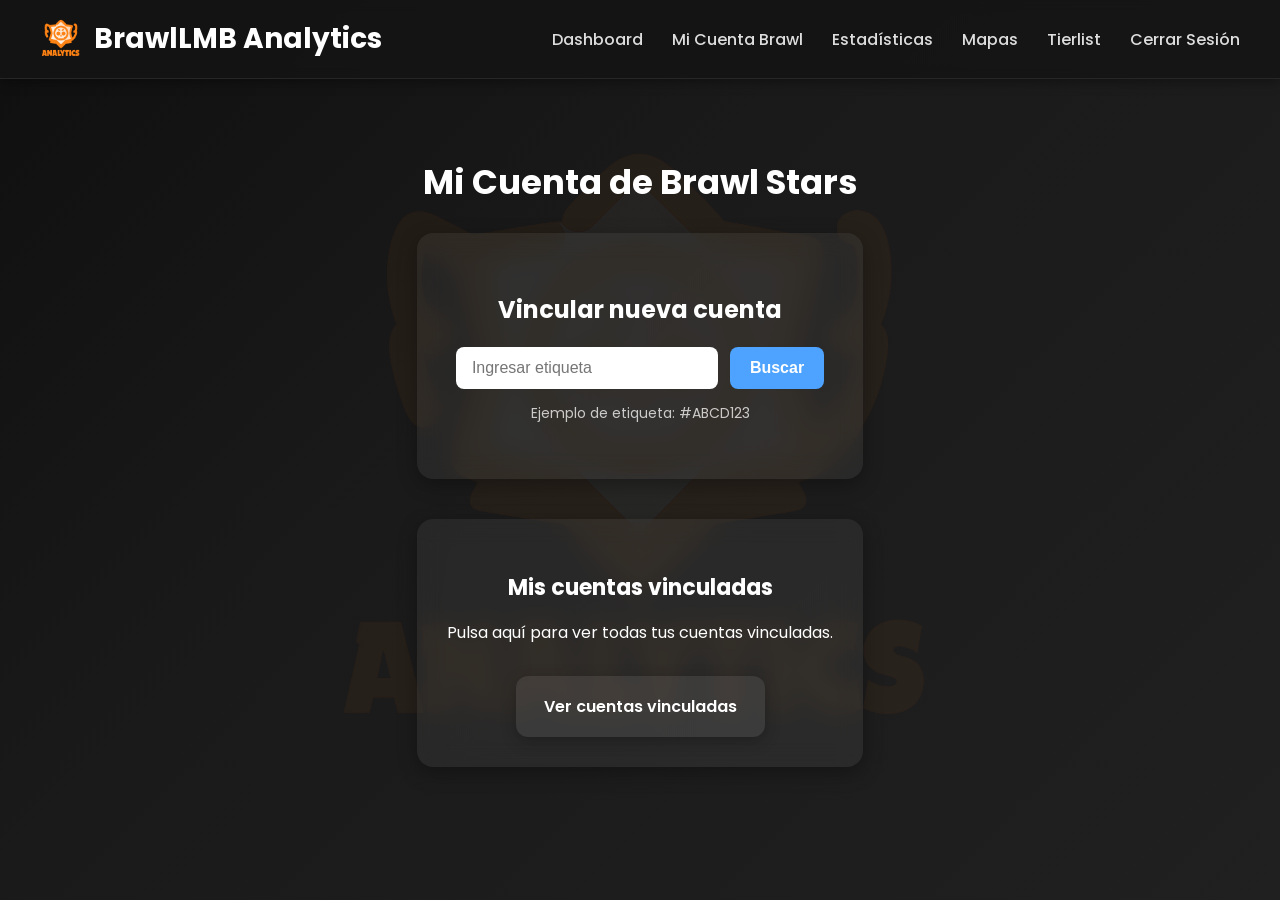
==== src/main/resources/static/cuenta.html @ 0164c5f4 "commit 1 y final" ====
<!DOCTYPE html>
<html lang="es">
<head>
    <meta charset="UTF-8">
    <title>Mi Cuenta Brawl - BrawlLMB Analytics</title>

    <link rel="icon" href="/favicon_kenji.ico" type="image/x-icon">
    <link href="https://fonts.googleapis.com/css2?family=Poppins:wght@300;400;600;700&display=swap" rel="stylesheet">

    <style>
        body {
            margin: 0;
            font-family: 'Poppins', sans-serif;
            background: linear-gradient(135deg, #0f0f0f, #1a1a1a 40%, #202020);
            color: white;
            min-height: 100vh;
            display: flex;
            flex-direction: column;
            overflow-x: hidden;
            position: relative;
        }

        .bg-logo {
            position: fixed;
            top: 50%;
            left: 50%;
            width: 650px;
            height: 650px;
            transform: translate(-50%, -50%);
            opacity: 0.05;
            background: url('images/logo_lmb.png') center/contain no-repeat;
            pointer-events: none;
            z-index: 0;
        }

        header {
            background: rgba(20,20,20,0.85);
            padding: 18px 40px;
            display: flex;
            justify-content: space-between;
            align-items: center;
            backdrop-filter: blur(6px);
            border-bottom: 1px solid rgba(255,255,255,0.08);
            box-shadow: 0 2px 12px rgba(0,0,0,0.4);
            z-index: 2;
        }

        .logo-box {
            display: flex;
            align-items: center;
            gap: 12px;
        }

        .logo-box img {
            width: 42px;
            height: 42px;
        }

        .logo-box h1 {
            margin: 0;
            font-size: 28px;
            font-weight: 700;
        }

        nav a {
            margin-left: 25px;
            text-decoration: none;
            color: #ddd;
            font-weight: 500;
            transition: .3s;
        }

        nav a:hover {
            color: #4da3ff;
        }

        main {
            flex: 1;
            padding: 50px 20px;
            text-align: center;
            position: relative;
            z-index: 2;
            max-width: 900px;
            margin: auto;
        }

        main h2 {
            font-size: 34px;
            margin-bottom: 25px;
        }

        .buscador-cuenta {
            background: rgba(255,255,255,0.06);
            padding: 35px;
            margin-bottom: 40px;
            border-radius: 16px;
            box-shadow: 0 6px 20px rgba(0,0,0,0.3);
            backdrop-filter: blur(12px);
            text-align: center;
        }

        .buscador-cuenta h3 {
            font-size: 24px;
            margin-bottom: 20px;
        }

        .tag-buscador {
            display: flex;
            justify-content: center;
            gap: 12px;
            margin-bottom: 10px;
        }

        .tag-buscador input {
            padding: 12px 16px;
            border-radius: 8px;
            border: none;
            outline: none;
            width: 230px;
            font-size: 16px;
        }

        .tag-buscador button {
            background: #4da3ff;
            border: none;
            padding: 12px 20px;
            border-radius: 8px;
            font-size: 16px;
            font-weight: 600;
            cursor: pointer;
            color: white;
            transition: .25s;
        }

        .tag-buscador button:hover {
            background: #1f8aff;
            transform: translateY(-2px);
        }

        .ayuda-tag {
            font-size: 14px;
            opacity: .75;
            margin-bottom: 20px;
        }

        .resultado-cuenta {
            margin-top: 20px;
            font-size: 16px;
        }

        .panel-secundario {
            background: rgba(255,255,255,0.06);
            padding: 30px;
            border-radius: 16px;
            backdrop-filter: blur(12px);
            box-shadow: 0 6px 20px rgba(0,0,0,0.3);
        }

        .panel-secundario h3 {
            font-size: 22px;
            margin-bottom: 10px;
        }

        .panel-card {
            display: inline-block;
            margin-top: 15px;
            background: rgba(255,255,255,0.08);
            padding: 18px 28px;
            border-radius: 12px;
            text-decoration: none;
            color: white;
            font-weight: 600;
            transition: 0.25s;
            box-shadow: 0 4px 15px rgba(0,0,0,0.25);
        }

        .panel-card:hover {
            background: rgba(255,255,255,0.14);
            transform: translateY(-4px);
        }
        .btn-vincular {
    margin-top: 20px;
    display: inline-block;
    background: #4da3ff;
    color: #fff;
    border: none;
    padding: 14px 28px;
    font-size: 16px;
    font-weight: 600;
    border-radius: 10px;
    cursor: pointer;
    box-shadow: 0 4px 14px rgba(77,163,255,0.35);
    transition: 0.25s ease;
}

.btn-vincular:hover {
    background: #1f8aff;
    box-shadow: 0 6px 20px rgba(77,163,255,0.55);
    transform: translateY(-2px);
}

    </style>

</head>
<body>

<div class="bg-logo"></div>

<header>
    <div class="logo-box">
        <img src="images/logo_lmb.png" alt="logo">
        <h1>BrawlLMB Analytics</h1>
    </div>

    <nav>
        <a href="dashboard.html">Dashboard</a>
        <a href="cuenta.html">Mi Cuenta Brawl</a>
        <a href="estadisticas.html">Estadísticas</a>
        <a href="mapas.html">Mapas</a>
        <a href="tierlist.html">Tierlist</a>
        <a href="#" onclick="logout()">Cerrar Sesión</a>
    </nav>
</header>

<main>

    <h2>Mi Cuenta de Brawl Stars</h2>

    <section class="buscador-cuenta">
        <h3>Vincular nueva cuenta</h3>

        <form id="tagForm" class="tag-buscador" action="javascript:void(0);">
            <input type="text" id="tagInput" placeholder="Ingresar etiqueta" required>
            <button type="submit">Buscar</button>
        </form>

        <p class="ayuda-tag">Ejemplo de etiqueta: #ABCD123</p>

        <div id="resultadoCuenta" class="resultado-cuenta"></div>
    </section>

    <section class="panel-secundario">
        <h3>Mis cuentas vinculadas</h3>
        <p>Pulsa aquí para ver todas tus cuentas vinculadas.</p>

        <a class="panel-card" href="cuentas.html">Ver cuentas vinculadas</a>
    </section>

</main>

<script src="js/auth.js"></script>
</body>
</html>
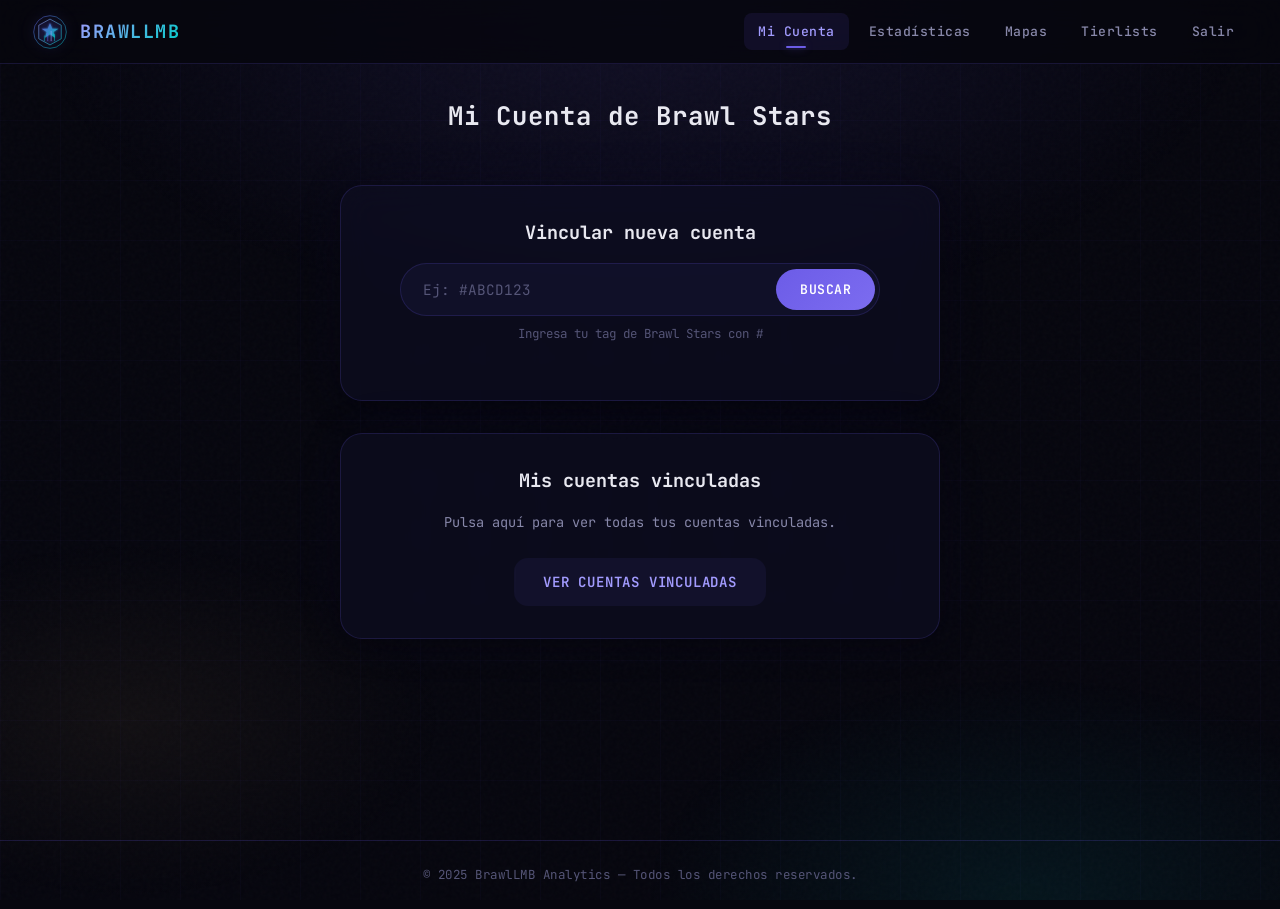
==== commit 4bbc5330: "feat: redesign front — glow aesthetic, responsive, pro rating" ====
--- a/src/main/resources/static/cuenta.html
+++ b/src/main/resources/static/cuenta.html
@@ -2,252 +2,64 @@
 <html lang="es">
 <head>
     <meta charset="UTF-8">
-    <title>Mi Cuenta Brawl - BrawlLMB Analytics</title>
-
+    <meta name="viewport" content="width=device-width, initial-scale=1.0">
+    <title>Mi Cuenta &mdash; BrawlLMB Analytics</title>
     <link rel="icon" href="/favicon_kenji.ico" type="image/x-icon">
-    <link href="https://fonts.googleapis.com/css2?family=Poppins:wght@300;400;600;700&display=swap" rel="stylesheet">
-
-    <style>
-        body {
-            margin: 0;
-            font-family: 'Poppins', sans-serif;
-            background: linear-gradient(135deg, #0f0f0f, #1a1a1a 40%, #202020);
-            color: white;
-            min-height: 100vh;
-            display: flex;
-            flex-direction: column;
-            overflow-x: hidden;
-            position: relative;
-        }
-
-        .bg-logo {
-            position: fixed;
-            top: 50%;
-            left: 50%;
-            width: 650px;
-            height: 650px;
-            transform: translate(-50%, -50%);
-            opacity: 0.05;
-            background: url('images/logo_lmb.png') center/contain no-repeat;
-            pointer-events: none;
-            z-index: 0;
-        }
-
-        header {
-            background: rgba(20,20,20,0.85);
-            padding: 18px 40px;
-            display: flex;
-            justify-content: space-between;
-            align-items: center;
-            backdrop-filter: blur(6px);
-            border-bottom: 1px solid rgba(255,255,255,0.08);
-            box-shadow: 0 2px 12px rgba(0,0,0,0.4);
-            z-index: 2;
-        }
-
-        .logo-box {
-            display: flex;
-            align-items: center;
-            gap: 12px;
-        }
-
-        .logo-box img {
-            width: 42px;
-            height: 42px;
-        }
-
-        .logo-box h1 {
-            margin: 0;
-            font-size: 28px;
-            font-weight: 700;
-        }
-
-        nav a {
-            margin-left: 25px;
-            text-decoration: none;
-            color: #ddd;
-            font-weight: 500;
-            transition: .3s;
-        }
-
-        nav a:hover {
-            color: #4da3ff;
-        }
-
-        main {
-            flex: 1;
-            padding: 50px 20px;
-            text-align: center;
-            position: relative;
-            z-index: 2;
-            max-width: 900px;
-            margin: auto;
-        }
-
-        main h2 {
-            font-size: 34px;
-            margin-bottom: 25px;
-        }
-
-        .buscador-cuenta {
-            background: rgba(255,255,255,0.06);
-            padding: 35px;
-            margin-bottom: 40px;
-            border-radius: 16px;
-            box-shadow: 0 6px 20px rgba(0,0,0,0.3);
-            backdrop-filter: blur(12px);
-            text-align: center;
-        }
-
-        .buscador-cuenta h3 {
-            font-size: 24px;
-            margin-bottom: 20px;
-        }
-
-        .tag-buscador {
-            display: flex;
-            justify-content: center;
-            gap: 12px;
-            margin-bottom: 10px;
-        }
-
-        .tag-buscador input {
-            padding: 12px 16px;
-            border-radius: 8px;
-            border: none;
-            outline: none;
-            width: 230px;
-            font-size: 16px;
-        }
-
-        .tag-buscador button {
-            background: #4da3ff;
-            border: none;
-            padding: 12px 20px;
-            border-radius: 8px;
-            font-size: 16px;
-            font-weight: 600;
-            cursor: pointer;
-            color: white;
-            transition: .25s;
-        }
-
-        .tag-buscador button:hover {
-            background: #1f8aff;
-            transform: translateY(-2px);
-        }
-
-        .ayuda-tag {
-            font-size: 14px;
-            opacity: .75;
-            margin-bottom: 20px;
-        }
-
-        .resultado-cuenta {
-            margin-top: 20px;
-            font-size: 16px;
-        }
-
-        .panel-secundario {
-            background: rgba(255,255,255,0.06);
-            padding: 30px;
-            border-radius: 16px;
-            backdrop-filter: blur(12px);
-            box-shadow: 0 6px 20px rgba(0,0,0,0.3);
-        }
-
-        .panel-secundario h3 {
-            font-size: 22px;
-            margin-bottom: 10px;
-        }
-
-        .panel-card {
-            display: inline-block;
-            margin-top: 15px;
-            background: rgba(255,255,255,0.08);
-            padding: 18px 28px;
-            border-radius: 12px;
-            text-decoration: none;
-            color: white;
-            font-weight: 600;
-            transition: 0.25s;
-            box-shadow: 0 4px 15px rgba(0,0,0,0.25);
-        }
-
-        .panel-card:hover {
-            background: rgba(255,255,255,0.14);
-            transform: translateY(-4px);
-        }
-        .btn-vincular {
-    margin-top: 20px;
-    display: inline-block;
-    background: #4da3ff;
-    color: #fff;
-    border: none;
-    padding: 14px 28px;
-    font-size: 16px;
-    font-weight: 600;
-    border-radius: 10px;
-    cursor: pointer;
-    box-shadow: 0 4px 14px rgba(77,163,255,0.35);
-    transition: 0.25s ease;
-}
-
-.btn-vincular:hover {
-    background: #1f8aff;
-    box-shadow: 0 6px 20px rgba(77,163,255,0.55);
-    transform: translateY(-2px);
-}
-
-    </style>
-
+    <link rel="stylesheet" href="css/main.css">
 </head>
 <body>
 
-<div class="bg-logo"></div>
+<div class="bg-grid"></div>
 
 <header>
-    <div class="logo-box">
-        <img src="images/logo_lmb.png" alt="logo">
-        <h1>BrawlLMB Analytics</h1>
-    </div>
-
-    <nav>
-        <a href="dashboard.html">Dashboard</a>
-        <a href="cuenta.html">Mi Cuenta Brawl</a>
-        <a href="estadisticas.html">Estadísticas</a>
+    <a class="logo-box" href="dashboard.html">
+        <img src="images/logo.svg" alt="BrawlLMB">
+        <h1>BrawlLMB</h1>
+    </a>
+    <button class="menu-toggle" onclick="toggleMenu()" aria-label="Menu">&#9776;</button>
+    <nav id="mainNav">
+        <a href="cuenta.html" class="activo">Mi Cuenta</a>
+        <a href="estadisticas.html">Estad&iacute;sticas</a>
         <a href="mapas.html">Mapas</a>
-        <a href="tierlist.html">Tierlist</a>
-        <a href="#" onclick="logout()">Cerrar Sesión</a>
+        <a href="tierlist.html">Tierlists</a>
+        <a href="#" onclick="logout()">Salir</a>
     </nav>
 </header>
 
 <main>
+    <div class="page-header">
+        <h2 class="section-title">Mi Cuenta de Brawl Stars</h2>
+    </div>
 
-    <h2>Mi Cuenta de Brawl Stars</h2>
+    <div class="glass-static" style="padding:2rem; max-width:600px; margin:0 auto 2rem;">
+        <h3 class="text-center mb-2" style="font-size:1.15rem;">Vincular nueva cuenta</h3>
 
-    <section class="buscador-cuenta">
-        <h3>Vincular nueva cuenta</h3>
-
-        <form id="tagForm" class="tag-buscador" action="javascript:void(0);">
-            <input type="text" id="tagInput" placeholder="Ingresar etiqueta" required>
+        <form id="tagForm" class="search-bar" action="javascript:void(0);">
+            <input type="text" id="tagInput" placeholder="Ej: #ABCD123" required>
             <button type="submit">Buscar</button>
         </form>
 
-        <p class="ayuda-tag">Ejemplo de etiqueta: #ABCD123</p>
+        <p class="text-center mt-1" style="font-size:0.78rem; color:var(--text-dim);">Ingresa tu tag de Brawl Stars con #</p>
 
-        <div id="resultadoCuenta" class="resultado-cuenta"></div>
-    </section>
+        <div id="resultadoCuenta" class="mt-3"></div>
+    </div>
 
-    <section class="panel-secundario">
-        <h3>Mis cuentas vinculadas</h3>
-        <p>Pulsa aquí para ver todas tus cuentas vinculadas.</p>
-
-        <a class="panel-card" href="cuentas.html">Ver cuentas vinculadas</a>
-    </section>
-
+    <div class="glass-static text-center" style="padding:2rem; max-width:600px; margin:0 auto;">
+        <h3 class="mb-2" style="font-size:1.15rem;">Mis cuentas vinculadas</h3>
+        <p style="font-size:0.85rem; color:var(--text-muted); margin-bottom:1.5rem;">Pulsa aqu&iacute; para ver todas tus cuentas vinculadas.</p>
+        <a class="btn btn-ghost" href="cuentas.html">Ver cuentas vinculadas</a>
+    </div>
 </main>
 
+<footer>
+    &copy; 2025 BrawlLMB Analytics &mdash; Todos los derechos reservados.
+</footer>
+
 <script src="js/auth.js"></script>
+<script>
+function toggleMenu() {
+    document.getElementById('mainNav').classList.toggle('open');
+}
+</script>
 </body>
 </html>
--- a/src/main/resources/static/css/main.css
+++ b/src/main/resources/static/css/main.css
@@ -0,0 +1,1541 @@
+/* ============================================
+   BrawlLMB Analytics — Main Stylesheet
+   Glow aesthetic · 3270 Nerd Font · Responsive
+   ============================================ */
+
+/* ── Fonts ─────────────────────────────────── */
+@import url('https://fonts.googleapis.com/css2?family=JetBrains+Mono:wght@300;400;500;600;700&display=swap');
+
+:root {
+    /* ── Palette ── */
+    --bg-deep:    #06060e;
+    --bg-surface: #0d0d1a;
+    --bg-card:    rgba(15, 15, 35, 0.65);
+    --bg-input:   rgba(20, 20, 50, 0.6);
+
+    --accent:       #6c5ce7;
+    --accent-light: #a29bfe;
+    --accent-glow:  rgba(108, 92, 231, 0.45);
+    --cyan:         #00cec9;
+    --cyan-glow:    rgba(0, 206, 201, 0.35);
+    --gold:         #fdcb6e;
+    --gold-glow:    rgba(253, 203, 110, 0.3);
+    --red:          #ff6b6b;
+    --green:        #00b894;
+
+    --text:         #e8e8f0;
+    --text-muted:   #8888aa;
+    --text-dim:     #555577;
+
+    --border:       rgba(108, 92, 231, 0.18);
+    --border-hover: rgba(108, 92, 231, 0.4);
+
+    /* ── Radii ── */
+    --r-sm: 8px;
+    --r-md: 14px;
+    --r-lg: 22px;
+    --r-xl: 32px;
+
+    /* ── Shadows ── */
+    --shadow-card:  0 4px 30px rgba(0,0,0,0.5), 0 0 60px rgba(108,92,231,0.06);
+    --shadow-glow:  0 0 20px var(--accent-glow), 0 0 60px rgba(108,92,231,0.12);
+    --shadow-hover: 0 8px 40px rgba(0,0,0,0.6), 0 0 80px rgba(108,92,231,0.15);
+
+    /* ── Transitions ── */
+    --ease: cubic-bezier(0.22, 1, 0.36, 1);
+}
+
+/* ── Reset ────────────────────────────────── */
+*, *::before, *::after { box-sizing: border-box; margin: 0; padding: 0; }
+
+html {
+    scroll-behavior: smooth;
+    -webkit-font-smoothing: antialiased;
+}
+
+body {
+    font-family: 'JetBrains Mono', '3270 Nerd Font', 'Fira Code', monospace;
+    background: var(--bg-deep);
+    color: var(--text);
+    min-height: 100vh;
+    overflow-x: hidden;
+    line-height: 1.6;
+}
+
+/* ── Animated Background ──────────────────── */
+body::before {
+    content: '';
+    position: fixed;
+    inset: 0;
+    background:
+        radial-gradient(ellipse 80% 60% at 50% 0%, rgba(108,92,231,0.12) 0%, transparent 60%),
+        radial-gradient(ellipse 60% 50% at 80% 100%, rgba(0,206,201,0.08) 0%, transparent 50%),
+        radial-gradient(ellipse 50% 40% at 10% 80%, rgba(253,203,110,0.05) 0%, transparent 50%);
+    pointer-events: none;
+    z-index: 0;
+}
+
+/* ── Noise Texture Overlay ────────────────── */
+body::after {
+    content: '';
+    position: fixed;
+    inset: 0;
+    opacity: 0.025;
+    background-image: url("data:image/svg+xml,%3Csvg viewBox='0 0 256 256' xmlns='http://www.w3.org/2000/svg'%3E%3Cfilter id='n'%3E%3CfeTurbulence type='fractalNoise' baseFrequency='0.9' numOctaves='4' stitchTiles='stitch'/%3E%3C/filter%3E%3Crect width='100%25' height='100%25' filter='url(%23n)'/%3E%3C/svg%3E");
+    pointer-events: none;
+    z-index: 0;
+}
+
+/* ── Grid Lines Background ────────────────── */
+.bg-grid {
+    position: fixed;
+    inset: 0;
+    background-image:
+        linear-gradient(rgba(108,92,231,0.03) 1px, transparent 1px),
+        linear-gradient(90deg, rgba(108,92,231,0.03) 1px, transparent 1px);
+    background-size: 60px 60px;
+    pointer-events: none;
+    z-index: 0;
+}
+
+/* ── Header ───────────────────────────────── */
+header {
+    position: sticky;
+    top: 0;
+    z-index: 100;
+    background: rgba(6, 6, 14, 0.85);
+    backdrop-filter: blur(20px) saturate(1.4);
+    -webkit-backdrop-filter: blur(20px) saturate(1.4);
+    border-bottom: 1px solid var(--border);
+    padding: 0 2rem;
+    height: 64px;
+    display: flex;
+    align-items: center;
+    justify-content: space-between;
+}
+
+.logo-box {
+    display: flex;
+    align-items: center;
+    gap: 12px;
+    text-decoration: none;
+    color: var(--text);
+}
+
+.logo-box img,
+.logo-box svg {
+    width: 36px;
+    height: 36px;
+    filter: drop-shadow(0 0 8px var(--accent-glow));
+}
+
+.logo-box h1 {
+    font-size: 1.15rem;
+    font-weight: 700;
+    letter-spacing: 1.5px;
+    text-transform: uppercase;
+    background: linear-gradient(135deg, var(--accent-light), var(--cyan));
+    -webkit-background-clip: text;
+    -webkit-text-fill-color: transparent;
+    background-clip: text;
+}
+
+/* ── Navigation ───────────────────────────── */
+nav {
+    display: flex;
+    align-items: center;
+    gap: 6px;
+}
+
+nav a {
+    color: var(--text-muted);
+    text-decoration: none;
+    font-size: 0.82rem;
+    font-weight: 500;
+    padding: 8px 14px;
+    border-radius: var(--r-sm);
+    transition: all 0.25s var(--ease);
+    position: relative;
+    letter-spacing: 0.5px;
+}
+
+nav a:hover,
+nav a.activo {
+    color: var(--accent-light);
+    background: rgba(108, 92, 231, 0.1);
+}
+
+nav a.activo::after {
+    content: '';
+    position: absolute;
+    bottom: 2px;
+    left: 50%;
+    transform: translateX(-50%);
+    width: 20px;
+    height: 2px;
+    background: var(--accent);
+    border-radius: 2px;
+    box-shadow: 0 0 8px var(--accent-glow);
+}
+
+/* ── Mobile Menu Toggle ───────────────────── */
+.menu-toggle {
+    display: none;
+    background: none;
+    border: none;
+    color: var(--text);
+    font-size: 1.5rem;
+    cursor: pointer;
+    padding: 8px;
+}
+
+/* ── Main Content ─────────────────────────── */
+main {
+    position: relative;
+    z-index: 1;
+    max-width: 1280px;
+    margin: 0 auto;
+    padding: 2rem 1.5rem 4rem;
+    min-height: calc(100vh - 64px - 60px);
+}
+
+/* ── Hero Section ─────────────────────────── */
+.hero {
+    text-align: center;
+    padding: 6rem 1rem 4rem;
+    position: relative;
+}
+
+.hero h2 {
+    font-size: clamp(2rem, 5vw, 3.5rem);
+    font-weight: 700;
+    letter-spacing: 2px;
+    margin-bottom: 1rem;
+    background: linear-gradient(135deg, #fff 30%, var(--accent-light) 70%, var(--cyan));
+    -webkit-background-clip: text;
+    -webkit-text-fill-color: transparent;
+    background-clip: text;
+    line-height: 1.2;
+}
+
+.hero p {
+    font-size: 1.05rem;
+    color: var(--text-muted);
+    max-width: 540px;
+    margin: 0 auto 3rem;
+    line-height: 1.7;
+}
+
+.hero-glow {
+    position: absolute;
+    top: 20%;
+    left: 50%;
+    transform: translateX(-50%);
+    width: 500px;
+    height: 500px;
+    background: radial-gradient(circle, rgba(108,92,231,0.15) 0%, transparent 70%);
+    pointer-events: none;
+    animation: pulse-glow 6s ease-in-out infinite;
+}
+
+@keyframes pulse-glow {
+    0%, 100% { opacity: 0.6; transform: translateX(-50%) scale(1); }
+    50%      { opacity: 1;   transform: translateX(-50%) scale(1.1); }
+}
+
+/* ── Glass Cards ──────────────────────────── */
+.glass {
+    background: var(--bg-card);
+    border: 1px solid var(--border);
+    border-radius: var(--r-lg);
+    backdrop-filter: blur(16px) saturate(1.2);
+    -webkit-backdrop-filter: blur(16px) saturate(1.2);
+    box-shadow: var(--shadow-card);
+    transition: all 0.4s var(--ease);
+}
+
+.glass:hover {
+    border-color: var(--border-hover);
+    box-shadow: var(--shadow-hover);
+    transform: translateY(-3px);
+}
+
+.glass-static {
+    background: var(--bg-card);
+    border: 1px solid var(--border);
+    border-radius: var(--r-lg);
+    backdrop-filter: blur(16px) saturate(1.2);
+    -webkit-backdrop-filter: blur(16px) saturate(1.2);
+    box-shadow: var(--shadow-card);
+}
+
+/* ── Buttons ──────────────────────────────── */
+.btn {
+    display: inline-flex;
+    align-items: center;
+    justify-content: center;
+    gap: 8px;
+    padding: 12px 28px;
+    font-family: inherit;
+    font-size: 0.88rem;
+    font-weight: 600;
+    letter-spacing: 0.8px;
+    text-transform: uppercase;
+    color: #fff;
+    background: linear-gradient(135deg, var(--accent), #7c6cf0);
+    border: 1px solid rgba(108, 92, 231, 0.3);
+    border-radius: var(--r-md);
+    cursor: pointer;
+    text-decoration: none;
+    transition: all 0.3s var(--ease);
+    box-shadow: 0 4px 20px var(--accent-glow);
+    position: relative;
+    overflow: hidden;
+}
+
+.btn::before {
+    content: '';
+    position: absolute;
+    inset: 0;
+    background: linear-gradient(135deg, transparent, rgba(255,255,255,0.1), transparent);
+    transform: translateX(-100%);
+    transition: transform 0.5s var(--ease);
+}
+
+.btn:hover {
+    transform: translateY(-2px);
+    box-shadow: 0 8px 30px var(--accent-glow), 0 0 60px rgba(108,92,231,0.15);
+}
+
+.btn:hover::before {
+    transform: translateX(100%);
+}
+
+.btn:active {
+    transform: translateY(0);
+}
+
+.btn-outline {
+    background: transparent;
+    border: 1px solid var(--accent);
+    color: var(--accent-light);
+    box-shadow: none;
+}
+
+.btn-outline:hover {
+    background: rgba(108, 92, 231, 0.12);
+    box-shadow: 0 0 20px var(--accent-glow);
+}
+
+.btn-ghost {
+    background: rgba(108, 92, 231, 0.08);
+    border: 1px solid transparent;
+    color: var(--accent-light);
+    box-shadow: none;
+}
+
+.btn-ghost:hover {
+    border-color: var(--accent);
+    background: rgba(108, 92, 231, 0.15);
+}
+
+.btn-sm {
+    padding: 8px 18px;
+    font-size: 0.78rem;
+}
+
+.btn-danger {
+    background: linear-gradient(135deg, #e74c3c, #c0392b);
+    border-color: rgba(231, 76, 60, 0.3);
+    box-shadow: 0 4px 20px rgba(231, 76, 60, 0.25);
+}
+
+.btn-danger:hover {
+    box-shadow: 0 8px 30px rgba(231, 76, 60, 0.4);
+}
+
+.btn-cyan {
+    background: linear-gradient(135deg, var(--cyan), #00b4d8);
+    border-color: rgba(0, 206, 201, 0.3);
+    box-shadow: 0 4px 20px var(--cyan-glow);
+}
+
+.btn-cyan:hover {
+    box-shadow: 0 8px 30px var(--cyan-glow);
+}
+
+/* ── Forms ─────────────────────────────────── */
+.form-group {
+    margin-bottom: 1.25rem;
+    text-align: left;
+}
+
+.form-group label {
+    display: block;
+    font-size: 0.78rem;
+    font-weight: 600;
+    color: var(--text-muted);
+    margin-bottom: 6px;
+    letter-spacing: 1px;
+    text-transform: uppercase;
+}
+
+.form-input {
+    width: 100%;
+    padding: 12px 16px;
+    font-family: inherit;
+    font-size: 0.9rem;
+    color: var(--text);
+    background: var(--bg-input);
+    border: 1px solid var(--border);
+    border-radius: var(--r-sm);
+    outline: none;
+    transition: all 0.3s var(--ease);
+}
+
+.form-input:focus {
+    border-color: var(--accent);
+    box-shadow: 0 0 0 3px rgba(108, 92, 231, 0.15), 0 0 20px rgba(108, 92, 231, 0.1);
+}
+
+.form-input::placeholder {
+    color: var(--text-dim);
+}
+
+/* ── Search Bar ───────────────────────────── */
+.search-bar {
+    display: flex;
+    align-items: center;
+    gap: 0;
+    background: var(--bg-input);
+    border: 1px solid var(--border);
+    border-radius: var(--r-xl);
+    padding: 4px;
+    transition: all 0.3s var(--ease);
+    max-width: 480px;
+    margin: 0 auto;
+}
+
+.search-bar:focus-within {
+    border-color: var(--accent);
+    box-shadow: 0 0 0 3px rgba(108, 92, 231, 0.15), 0 0 30px rgba(108, 92, 231, 0.1);
+}
+
+.search-bar input {
+    flex: 1;
+    padding: 12px 18px;
+    font-family: inherit;
+    font-size: 0.9rem;
+    color: var(--text);
+    background: transparent;
+    border: none;
+    outline: none;
+}
+
+.search-bar input::placeholder {
+    color: var(--text-dim);
+}
+
+.search-bar button {
+    padding: 12px 24px;
+    font-family: inherit;
+    font-size: 0.82rem;
+    font-weight: 600;
+    letter-spacing: 0.5px;
+    text-transform: uppercase;
+    color: #fff;
+    background: linear-gradient(135deg, var(--accent), #7c6cf0);
+    border: none;
+    border-radius: var(--r-xl);
+    cursor: pointer;
+    transition: all 0.3s var(--ease);
+    white-space: nowrap;
+}
+
+.search-bar button:hover {
+    box-shadow: 0 0 20px var(--accent-glow);
+}
+
+/* ── Panel Grid ───────────────────────────── */
+.panel-grid {
+    display: grid;
+    grid-template-columns: repeat(auto-fit, minmax(260px, 1fr));
+    gap: 1.5rem;
+    margin-top: 2rem;
+}
+
+.panel-card {
+    display: block;
+    padding: 2rem 1.5rem;
+    text-decoration: none;
+    color: var(--text);
+    text-align: center;
+    position: relative;
+    overflow: hidden;
+}
+
+.panel-card::before {
+    content: '';
+    position: absolute;
+    top: 0;
+    left: 50%;
+    transform: translateX(-50%);
+    width: 80%;
+    height: 1px;
+    background: linear-gradient(90deg, transparent, var(--accent), transparent);
+    opacity: 0;
+    transition: opacity 0.4s var(--ease);
+}
+
+.panel-card:hover::before {
+    opacity: 1;
+}
+
+.panel-card .icon {
+    font-size: 2.5rem;
+    margin-bottom: 1rem;
+    display: block;
+    filter: drop-shadow(0 0 12px var(--accent-glow));
+}
+
+.panel-card h3 {
+    font-size: 1.1rem;
+    font-weight: 600;
+    margin-bottom: 0.5rem;
+    letter-spacing: 0.5px;
+}
+
+.panel-card p {
+    font-size: 0.82rem;
+    color: var(--text-muted);
+    line-height: 1.6;
+}
+
+/* ── Stats Profile ────────────────────────── */
+.stats-profile {
+    display: flex;
+    gap: 2rem;
+    flex-wrap: wrap;
+    justify-content: center;
+    align-items: flex-start;
+}
+
+.stats-avatar-card {
+    text-align: center;
+    padding: 2rem;
+    min-width: 280px;
+}
+
+.stats-avatar-card .avatar-ring {
+    width: 110px;
+    height: 110px;
+    border-radius: 50%;
+    padding: 3px;
+    background: linear-gradient(135deg, var(--accent), var(--cyan));
+    margin: 0 auto 1.5rem;
+    box-shadow: 0 0 30px var(--accent-glow);
+}
+
+.stats-avatar-card .avatar-ring img {
+    width: 100%;
+    height: 100%;
+    border-radius: 50%;
+    object-fit: cover;
+    background: var(--bg-deep);
+    border: 3px solid var(--bg-deep);
+}
+
+.stats-data-card {
+    flex: 1;
+    min-width: 300px;
+    padding: 2rem;
+}
+
+.stat-row {
+    display: flex;
+    justify-content: space-between;
+    align-items: center;
+    padding: 10px 0;
+    border-bottom: 1px solid rgba(108, 92, 231, 0.08);
+}
+
+.stat-row:last-child {
+    border-bottom: none;
+}
+
+.stat-label {
+    font-size: 0.82rem;
+    color: var(--text-muted);
+    font-weight: 500;
+}
+
+.stat-value {
+    font-size: 0.95rem;
+    font-weight: 700;
+    color: var(--accent-light);
+}
+
+/* ── Stat Badges (replaces stars) ─────────── */
+.stat-badge {
+    display: inline-flex;
+    align-items: center;
+    gap: 6px;
+    padding: 4px 12px;
+    font-size: 0.75rem;
+    font-weight: 600;
+    border-radius: var(--r-sm);
+    text-transform: uppercase;
+    letter-spacing: 0.5px;
+}
+
+.stat-badge.rank-s {
+    background: rgba(108, 92, 231, 0.15);
+    color: var(--accent-light);
+    border: 1px solid rgba(108, 92, 231, 0.3);
+    box-shadow: 0 0 12px rgba(108, 92, 231, 0.2);
+}
+
+.stat-badge.rank-a {
+    background: rgba(0, 206, 201, 0.12);
+    color: var(--cyan);
+    border: 1px solid rgba(0, 206, 201, 0.3);
+}
+
+.stat-badge.rank-b {
+    background: rgba(253, 203, 110, 0.12);
+    color: var(--gold);
+    border: 1px solid rgba(253, 203, 110, 0.3);
+}
+
+.stat-badge.rank-c {
+    background: rgba(136, 136, 170, 0.12);
+    color: var(--text-muted);
+    border: 1px solid rgba(136, 136, 170, 0.2);
+}
+
+/* ── Tier Badge (professional rating) ─────── */
+.tier-badge {
+    display: inline-flex;
+    align-items: center;
+    justify-content: center;
+    width: 56px;
+    height: 56px;
+    font-size: 1.4rem;
+    font-weight: 800;
+    border-radius: var(--r-md);
+    letter-spacing: 1px;
+    position: relative;
+    overflow: hidden;
+}
+
+.tier-badge::before {
+    content: '';
+    position: absolute;
+    inset: 0;
+    background: linear-gradient(135deg, rgba(255,255,255,0.15), transparent);
+    border-radius: inherit;
+}
+
+.tier-badge.tier-S {
+    background: linear-gradient(135deg, #6c5ce7, #a29bfe);
+    color: #fff;
+    box-shadow: 0 0 20px rgba(108, 92, 231, 0.5), inset 0 0 20px rgba(255,255,255,0.1);
+    border: 1px solid rgba(162, 155, 254, 0.4);
+}
+
+.tier-badge.tier-A {
+    background: linear-gradient(135deg, #00cec9, #00b4d8);
+    color: #fff;
+    box-shadow: 0 0 20px rgba(0, 206, 201, 0.4);
+    border: 1px solid rgba(0, 206, 201, 0.3);
+}
+
+.tier-badge.tier-B {
+    background: linear-gradient(135deg, #fdcb6e, #f9a825);
+    color: #1a1a2e;
+    box-shadow: 0 0 20px rgba(253, 203, 110, 0.3);
+    border: 1px solid rgba(253, 203, 110, 0.3);
+}
+
+.tier-badge.tier-C {
+    background: linear-gradient(135deg, #636e72, #b2bec3);
+    color: #1a1a2e;
+    box-shadow: 0 0 15px rgba(99, 110, 114, 0.3);
+    border: 1px solid rgba(178, 190, 195, 0.3);
+}
+
+.tier-badge.tier-D {
+    background: linear-gradient(135deg, #2d3436, #636e72);
+    color: #b2bec3;
+    box-shadow: 0 0 10px rgba(45, 52, 54, 0.3);
+    border: 1px solid rgba(99, 110, 114, 0.2);
+}
+
+/* ── Rating System (professional) ─────────── */
+.rating-container {
+    display: flex;
+    flex-direction: column;
+    gap: 1rem;
+    padding: 1.5rem;
+}
+
+.rating-score {
+    display: flex;
+    align-items: center;
+    gap: 1rem;
+}
+
+.rating-number {
+    font-size: 3rem;
+    font-weight: 800;
+    background: linear-gradient(135deg, var(--accent-light), var(--cyan));
+    -webkit-background-clip: text;
+    -webkit-text-fill-color: transparent;
+    background-clip: text;
+    line-height: 1;
+}
+
+.rating-max {
+    font-size: 1rem;
+    color: var(--text-dim);
+    font-weight: 400;
+}
+
+.rating-bar {
+    flex: 1;
+    height: 8px;
+    background: rgba(108, 92, 231, 0.15);
+    border-radius: 4px;
+    overflow: hidden;
+    position: relative;
+}
+
+.rating-bar-fill {
+    height: 100%;
+    border-radius: 4px;
+    background: linear-gradient(90deg, var(--accent), var(--cyan));
+    box-shadow: 0 0 12px var(--accent-glow);
+    transition: width 0.8s var(--ease);
+}
+
+.rating-selector {
+    display: flex;
+    gap: 8px;
+}
+
+.rating-pip {
+    width: 40px;
+    height: 40px;
+    display: flex;
+    align-items: center;
+    justify-content: center;
+    font-size: 0.85rem;
+    font-weight: 700;
+    border-radius: var(--r-sm);
+    border: 1px solid var(--border);
+    background: var(--bg-input);
+    color: var(--text-muted);
+    cursor: pointer;
+    transition: all 0.25s var(--ease);
+}
+
+.rating-pip:hover {
+    border-color: var(--accent);
+    color: var(--accent-light);
+    background: rgba(108, 92, 231, 0.12);
+    transform: scale(1.08);
+}
+
+.rating-pip.active {
+    background: linear-gradient(135deg, var(--accent), #7c6cf0);
+    color: #fff;
+    border-color: var(--accent);
+    box-shadow: 0 0 15px var(--accent-glow);
+}
+
+/* ── Review Cards ─────────────────────────── */
+.review-card {
+    padding: 1.25rem;
+    margin-bottom: 1rem;
+    border-left: 3px solid var(--accent);
+}
+
+.review-header {
+    display: flex;
+    justify-content: space-between;
+    align-items: center;
+    margin-bottom: 0.75rem;
+}
+
+.review-user {
+    font-weight: 700;
+    font-size: 0.9rem;
+    color: var(--accent-light);
+}
+
+.review-score {
+    display: flex;
+    gap: 3px;
+}
+
+.review-score .pip {
+    width: 8px;
+    height: 8px;
+    border-radius: 2px;
+    background: var(--accent);
+    opacity: 0.3;
+}
+
+.review-score .pip.filled {
+    opacity: 1;
+    box-shadow: 0 0 6px var(--accent-glow);
+}
+
+.review-comment {
+    font-size: 0.85rem;
+    color: var(--text-muted);
+    line-height: 1.6;
+}
+
+/* ── Tierlist Grid ────────────────────────── */
+.tierlist-grid {
+    display: grid;
+    grid-template-columns: repeat(auto-fill, minmax(280px, 1fr));
+    gap: 1.5rem;
+    margin-top: 2rem;
+}
+
+.tierlist-card {
+    padding: 1.5rem;
+    text-align: center;
+}
+
+.tierlist-card h3 {
+    font-size: 1.1rem;
+    margin-bottom: 0.5rem;
+}
+
+.tierlist-card .creator {
+    font-size: 0.78rem;
+    color: var(--text-dim);
+    margin-bottom: 1.25rem;
+}
+
+/* ── Tier Rows ────────────────────────────── */
+.tier-section {
+    display: flex;
+    flex-direction: column;
+    gap: 1rem;
+    margin: 2rem 0;
+}
+
+.tier-row {
+    display: flex;
+    align-items: center;
+    gap: 1rem;
+    padding: 0.75rem;
+    min-height: 80px;
+}
+
+.tier-dropzone {
+    flex: 1;
+    display: flex;
+    flex-wrap: wrap;
+    gap: 8px;
+    min-height: 60px;
+    padding: 10px;
+    background: rgba(0, 0, 0, 0.25);
+    border-radius: var(--r-sm);
+    border: 2px dashed rgba(108, 92, 231, 0.15);
+    transition: all 0.3s var(--ease);
+}
+
+.tier-dropzone.drag-over {
+    border-color: var(--accent);
+    background: rgba(108, 92, 231, 0.08);
+}
+
+.tier-dropzone-view {
+    flex: 1;
+    display: flex;
+    flex-wrap: wrap;
+    gap: 8px;
+    min-height: 60px;
+    padding: 10px;
+    background: rgba(0, 0, 0, 0.2);
+    border-radius: var(--r-sm);
+}
+
+/* ── Brawler Cards ────────────────────────── */
+.brawler-pool {
+    display: flex;
+    flex-wrap: wrap;
+    gap: 8px;
+    padding: 1rem;
+    max-height: 200px;
+    overflow-y: auto;
+}
+
+.brawler-chip {
+    width: 50px;
+    height: 50px;
+    border-radius: var(--r-sm);
+    cursor: grab;
+    transition: all 0.2s var(--ease);
+    border: 2px solid transparent;
+}
+
+.brawler-chip:hover {
+    transform: scale(1.12);
+    border-color: var(--accent);
+    box-shadow: 0 0 12px var(--accent-glow);
+}
+
+.brawler-chip:active {
+    cursor: grabbing;
+}
+
+.brawler-icon {
+    width: 50px;
+    height: 50px;
+    border-radius: var(--r-sm);
+}
+
+/* ── Brawler Stats Carousel ───────────────── */
+.brawler-carousel {
+    position: relative;
+    overflow: hidden;
+    padding: 1rem 0;
+}
+
+.carousel-track {
+    display: flex;
+    gap: 1.25rem;
+    transition: transform 0.4s var(--ease);
+    overflow-x: auto;
+    scroll-behavior: smooth;
+    scrollbar-width: none;
+    -ms-overflow-style: none;
+    padding: 0.5rem;
+}
+
+.carousel-track::-webkit-scrollbar {
+    display: none;
+}
+
+.carousel-btn {
+    position: absolute;
+    top: 50%;
+    transform: translateY(-50%);
+    width: 40px;
+    height: 40px;
+    display: flex;
+    align-items: center;
+    justify-content: center;
+    background: rgba(6, 6, 14, 0.9);
+    border: 1px solid var(--border);
+    border-radius: 50%;
+    color: var(--accent-light);
+    font-size: 1.1rem;
+    cursor: pointer;
+    z-index: 5;
+    transition: all 0.3s var(--ease);
+    backdrop-filter: blur(10px);
+}
+
+.carousel-btn:hover {
+    background: rgba(108, 92, 231, 0.2);
+    border-color: var(--accent);
+    box-shadow: 0 0 15px var(--accent-glow);
+}
+
+.carousel-btn.prev { left: 8px; }
+.carousel-btn.next { right: 8px; }
+
+.brawler-stat-card {
+    min-width: 220px;
+    max-width: 220px;
+    padding: 1.25rem;
+    text-align: center;
+    flex-shrink: 0;
+}
+
+.brawler-stat-card .brawler-img {
+    width: 100%;
+    height: 150px;
+    object-fit: contain;
+    background: rgba(0, 0, 0, 0.3);
+    border-radius: var(--r-sm);
+    padding: 8px;
+    margin-bottom: 1rem;
+}
+
+.brawler-stat-card h4 {
+    font-size: 0.95rem;
+    margin-bottom: 0.75rem;
+}
+
+/* ── Map Cards ────────────────────────────── */
+.maps-grid {
+    display: grid;
+    grid-template-columns: repeat(auto-fill, minmax(160px, 1fr));
+    gap: 1rem;
+}
+
+.map-card {
+    width: 100%;
+    aspect-ratio: 4/5;
+    perspective: 1000px;
+    cursor: pointer;
+}
+
+.map-card-inner {
+    width: 100%;
+    height: 100%;
+    transition: transform 0.6s var(--ease);
+    transform-style: preserve-3d;
+    position: relative;
+}
+
+.map-card.flipped .map-card-inner {
+    transform: rotateY(180deg);
+}
+
+.map-front,
+.map-back {
+    position: absolute;
+    width: 100%;
+    height: 100%;
+    backface-visibility: hidden;
+    border-radius: var(--r-md);
+    overflow: hidden;
+}
+
+.map-front {
+    background: var(--bg-card);
+    border: 1px solid var(--border);
+    display: flex;
+    flex-direction: column;
+    align-items: center;
+    padding: 10px;
+}
+
+.map-front img {
+    width: 100%;
+    height: 100px;
+    object-fit: contain;
+    background: rgba(0, 0, 0, 0.3);
+    border-radius: var(--r-sm);
+    padding: 4px;
+    margin-bottom: 8px;
+}
+
+.map-front h4 {
+    font-size: 0.82rem;
+    font-weight: 600;
+    margin-bottom: 4px;
+    text-align: center;
+}
+
+.map-front .map-mode {
+    font-size: 0.7rem;
+    color: var(--cyan);
+    text-transform: uppercase;
+    letter-spacing: 0.5px;
+}
+
+.map-back {
+    background: rgba(6, 6, 14, 0.95);
+    border: 1px solid var(--accent);
+    transform: rotateY(180deg);
+    display: flex;
+    align-items: center;
+    justify-content: center;
+    padding: 12px;
+    font-size: 0.75rem;
+    color: var(--text-muted);
+    text-align: center;
+}
+
+/* ── Carousels for Maps ───────────────────── */
+.maps-carousel-wrapper {
+    position: relative;
+    display: flex;
+    align-items: center;
+    gap: 10px;
+}
+
+.maps-carousel {
+    display: flex;
+    gap: 12px;
+    overflow-x: auto;
+    scroll-behavior: smooth;
+    scrollbar-width: none;
+    -ms-overflow-style: none;
+    padding: 10px 0;
+}
+
+.maps-carousel::-webkit-scrollbar {
+    display: none;
+}
+
+.maps-carousel > * {
+    flex: 0 0 auto;
+}
+
+.maps-carousel-btn {
+    width: 32px;
+    height: 80px;
+    display: flex;
+    align-items: center;
+    justify-content: center;
+    background: rgba(6, 6, 14, 0.8);
+    border: 1px solid var(--border);
+    border-radius: var(--r-sm);
+    color: var(--text-muted);
+    font-size: 1rem;
+    cursor: pointer;
+    transition: all 0.25s var(--ease);
+    flex-shrink: 0;
+}
+
+.maps-carousel-btn:hover {
+    background: rgba(108, 92, 231, 0.15);
+    border-color: var(--accent);
+    color: var(--accent-light);
+}
+
+/* ── Mode Blocks ──────────────────────────── */
+.mode-block {
+    margin-bottom: 3rem;
+}
+
+.mode-title {
+    font-size: 1.15rem;
+    font-weight: 600;
+    color: var(--cyan);
+    margin-bottom: 1rem;
+    padding-bottom: 0.5rem;
+    border-bottom: 1px solid rgba(0, 206, 201, 0.15);
+    letter-spacing: 1px;
+    text-transform: uppercase;
+}
+
+/* ── Top Brawlers Table ───────────────────── */
+.top-brawlers-table {
+    width: 100%;
+    border-collapse: separate;
+    border-spacing: 0 6px;
+    margin-top: 1rem;
+}
+
+.top-brawlers-table th {
+    font-size: 0.75rem;
+    font-weight: 600;
+    color: var(--text-dim);
+    text-transform: uppercase;
+    letter-spacing: 1px;
+    padding: 10px 16px;
+    text-align: left;
+    border-bottom: 1px solid var(--border);
+}
+
+.top-brawlers-table td {
+    padding: 12px 16px;
+    font-size: 0.88rem;
+    background: rgba(15, 15, 35, 0.4);
+}
+
+.top-brawlers-table tr td:first-child {
+    border-radius: var(--r-sm) 0 0 var(--r-sm);
+}
+
+.top-brawlers-table tr td:last-child {
+    border-radius: 0 var(--r-sm) var(--r-sm) 0;
+}
+
+.top-brawlers-table .rank-num {
+    font-weight: 700;
+    color: var(--accent-light);
+    width: 40px;
+}
+
+.top-brawlers-table .winrate {
+    font-weight: 600;
+    color: var(--cyan);
+}
+
+/* ── Account Cards ────────────────────────── */
+.accounts-grid {
+    display: grid;
+    grid-template-columns: repeat(auto-fit, minmax(280px, 1fr));
+    gap: 1.5rem;
+    margin-top: 2rem;
+}
+
+.account-card {
+    padding: 1.75rem;
+    text-align: center;
+}
+
+.account-card h3 {
+    font-size: 1.15rem;
+    margin-bottom: 0.5rem;
+}
+
+.account-card .tag {
+    font-size: 0.82rem;
+    color: var(--cyan);
+    margin-bottom: 0.25rem;
+}
+
+.account-card .trophies {
+    font-size: 0.82rem;
+    color: var(--gold);
+    margin-bottom: 1.25rem;
+}
+
+/* ── Result Box ───────────────────────────── */
+.result-box {
+    margin-top: 1.5rem;
+    padding: 1.5rem;
+    text-align: left;
+}
+
+.result-box h3 {
+    font-size: 1.1rem;
+    margin-bottom: 1rem;
+    text-align: center;
+}
+
+.result-box .player-info p {
+    padding: 6px 0;
+    font-size: 0.88rem;
+    border-bottom: 1px solid rgba(108, 92, 231, 0.08);
+}
+
+.result-box .player-info p:last-of-type {
+    border-bottom: none;
+}
+
+/* ── Section Titles ───────────────────────── */
+.section-title {
+    font-size: 1.6rem;
+    font-weight: 700;
+    margin-bottom: 0.5rem;
+    letter-spacing: 1px;
+}
+
+.section-subtitle {
+    font-size: 0.9rem;
+    color: var(--text-muted);
+    margin-bottom: 2rem;
+}
+
+/* ── Page Header ──────────────────────────── */
+.page-header {
+    text-align: center;
+    margin-bottom: 3rem;
+}
+
+/* ── Divider ──────────────────────────────── */
+.divider {
+    height: 1px;
+    background: linear-gradient(90deg, transparent, var(--border), transparent);
+    margin: 3rem 0;
+}
+
+/* ── Split Layout (maps page) ─────────────── */
+.split-layout {
+    display: grid;
+    grid-template-columns: 1fr 1fr;
+    gap: 3rem;
+    align-items: start;
+}
+
+.split-left {
+    position: sticky;
+    top: 80px;
+}
+
+.split-right {
+    border-left: 2px solid var(--border);
+    padding-left: 2.5rem;
+}
+
+/* ── Footer ───────────────────────────────── */
+footer {
+    position: relative;
+    z-index: 1;
+    text-align: center;
+    padding: 1.5rem;
+    font-size: 0.78rem;
+    color: var(--text-dim);
+    border-top: 1px solid var(--border);
+    letter-spacing: 0.5px;
+}
+
+/* ── Scrollbar ────────────────────────────── */
+::-webkit-scrollbar { width: 6px; height: 6px; }
+::-webkit-scrollbar-track { background: transparent; }
+::-webkit-scrollbar-thumb {
+    background: rgba(108, 92, 231, 0.3);
+    border-radius: 3px;
+}
+::-webkit-scrollbar-thumb:hover { background: rgba(108, 92, 231, 0.5); }
+
+/* ── Animations ───────────────────────────── */
+@keyframes fadeInUp {
+    from { opacity: 0; transform: translateY(20px); }
+    to   { opacity: 1; transform: translateY(0); }
+}
+
+@keyframes shimmer {
+    0%   { background-position: -200% 0; }
+    100% { background-position: 200% 0; }
+}
+
+.animate-in {
+    animation: fadeInUp 0.5s var(--ease) forwards;
+    opacity: 0;
+}
+
+.animate-in:nth-child(1) { animation-delay: 0.05s; }
+.animate-in:nth-child(2) { animation-delay: 0.1s; }
+.animate-in:nth-child(3) { animation-delay: 0.15s; }
+.animate-in:nth-child(4) { animation-delay: 0.2s; }
+.animate-in:nth-child(5) { animation-delay: 0.25s; }
+.animate-in:nth-child(6) { animation-delay: 0.3s; }
+
+/* ── Loading Skeleton ─────────────────────── */
+.skeleton {
+    background: linear-gradient(90deg, var(--bg-card) 25%, rgba(108,92,231,0.08) 50%, var(--bg-card) 75%);
+    background-size: 200% 100%;
+    animation: shimmer 1.5s infinite;
+    border-radius: var(--r-sm);
+}
+
+/* ── Empty State ──────────────────────────── */
+.empty-state {
+    text-align: center;
+    padding: 3rem 1rem;
+    color: var(--text-dim);
+}
+
+.empty-state .icon {
+    font-size: 3rem;
+    margin-bottom: 1rem;
+    opacity: 0.4;
+}
+
+/* ── Responsive ───────────────────────────── */
+@media (max-width: 1024px) {
+    .split-layout {
+        grid-template-columns: 1fr;
+    }
+
+    .split-left {
+        position: static;
+    }
+
+    .split-right {
+        border-left: none;
+        border-top: 2px solid var(--border);
+        padding-left: 0;
+        padding-top: 2.5rem;
+    }
+}
+
+@media (max-width: 768px) {
+    header {
+        padding: 0 1rem;
+        height: 56px;
+    }
+
+    .logo-box h1 {
+        font-size: 0.95rem;
+    }
+
+    nav {
+        position: fixed;
+        top: 56px;
+        left: 0;
+        right: 0;
+        background: rgba(6, 6, 14, 0.98);
+        backdrop-filter: blur(20px);
+        -webkit-backdrop-filter: blur(20px);
+        flex-direction: column;
+        padding: 1rem;
+        gap: 4px;
+        border-bottom: 1px solid var(--border);
+        transform: translateY(-100%);
+        opacity: 0;
+        pointer-events: none;
+        transition: all 0.3s var(--ease);
+        z-index: 99;
+    }
+
+    nav.open {
+        transform: translateY(0);
+        opacity: 1;
+        pointer-events: auto;
+    }
+
+    nav a {
+        display: block;
+        padding: 12px 16px;
+        margin: 0;
+        border-radius: var(--r-sm);
+    }
+
+    .menu-toggle {
+        display: block;
+    }
+
+    main {
+        padding: 1.5rem 1rem 3rem;
+    }
+
+    .hero {
+        padding: 4rem 0.5rem 2rem;
+    }
+
+    .hero h2 {
+        font-size: 1.8rem;
+    }
+
+    .hero p {
+        font-size: 0.9rem;
+    }
+
+    .panel-grid {
+        grid-template-columns: 1fr;
+    }
+
+    .stats-profile {
+        flex-direction: column;
+        align-items: center;
+    }
+
+    .stats-avatar-card,
+    .stats-data-card {
+        min-width: 100%;
+    }
+
+    .tierlist-grid {
+        grid-template-columns: 1fr;
+    }
+
+    .accounts-grid {
+        grid-template-columns: 1fr;
+    }
+
+    .maps-grid {
+        grid-template-columns: repeat(auto-fill, minmax(140px, 1fr));
+    }
+
+    .tier-row {
+        flex-direction: column;
+        align-items: stretch;
+    }
+
+    .tier-badge {
+        align-self: flex-start;
+    }
+
+    .search-bar {
+        flex-direction: column;
+        border-radius: var(--r-md);
+        padding: 8px;
+    }
+
+    .search-bar input {
+        width: 100%;
+        text-align: center;
+    }
+
+    .search-bar button {
+        width: 100%;
+        border-radius: var(--r-sm);
+    }
+
+    .rating-selector {
+        flex-wrap: wrap;
+        justify-content: center;
+    }
+
+    .rating-pip {
+        width: 36px;
+        height: 36px;
+        font-size: 0.78rem;
+    }
+
+    .brawler-stat-card {
+        min-width: 180px;
+        max-width: 180px;
+    }
+
+    .top-brawlers-table {
+        font-size: 0.82rem;
+    }
+
+    .top-brawlers-table th,
+    .top-brawlers-table td {
+        padding: 8px 10px;
+    }
+
+    .section-title {
+        font-size: 1.3rem;
+    }
+
+    .btn {
+        padding: 10px 22px;
+        font-size: 0.82rem;
+    }
+}
+
+@media (max-width: 480px) {
+    .hero h2 {
+        font-size: 1.5rem;
+    }
+
+    .panel-card {
+        padding: 1.5rem 1rem;
+    }
+
+    .glass,
+    .glass-static {
+        padding: 1.25rem;
+        border-radius: var(--r-md);
+    }
+
+    .maps-grid {
+        grid-template-columns: repeat(2, 1fr);
+        gap: 0.75rem;
+    }
+
+    .map-card {
+        aspect-ratio: 3/4;
+    }
+}
+
+/* ── Utility Classes ──────────────────────── */
+.text-center { text-align: center; }
+.text-left   { text-align: left; }
+.mt-1 { margin-top: 0.5rem; }
+.mt-2 { margin-top: 1rem; }
+.mt-3 { margin-top: 1.5rem; }
+.mt-4 { margin-top: 2rem; }
+.mb-1 { margin-bottom: 0.5rem; }
+.mb-2 { margin-bottom: 1rem; }
+.mb-3 { margin-bottom: 1.5rem; }
+.mb-4 { margin-bottom: 2rem; }
+.gap-1 { gap: 0.5rem; }
+.gap-2 { gap: 1rem; }
+.flex { display: flex; }
+.flex-col { flex-direction: column; }
+.items-center { align-items: center; }
+.justify-center { justify-content: center; }
+.justify-between { justify-content: space-between; }
+.w-full { width: 100%; }
+.hidden { display: none !important; }
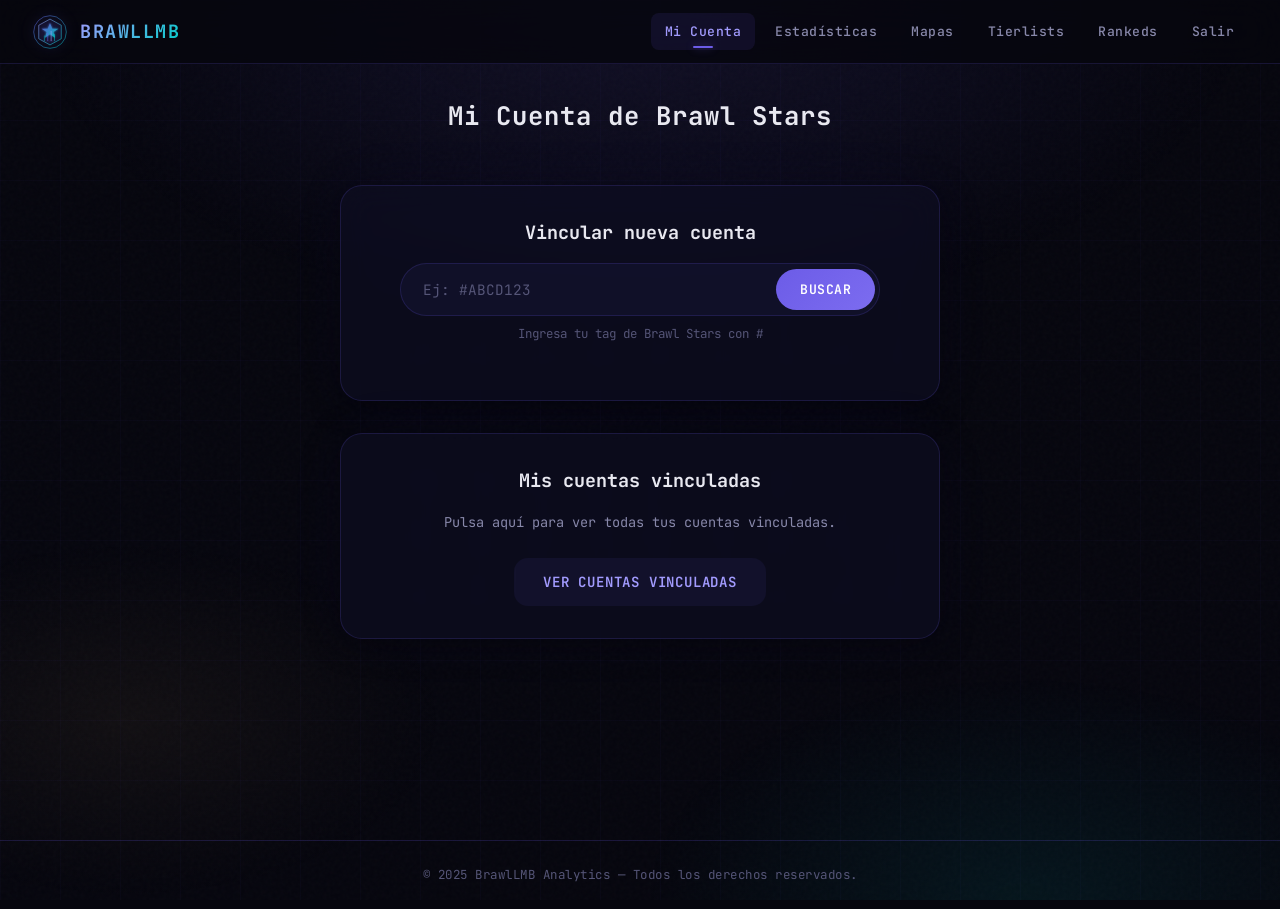
==== commit f1b8058a: "feat: implement rankeds — entities, DTOs, service, controller, views" ====
--- a/src/main/resources/static/cuenta.html
+++ b/src/main/resources/static/cuenta.html
@@ -22,7 +22,8 @@
         <a href="estadisticas.html">Estad&iacute;sticas</a>
         <a href="mapas.html">Mapas</a>
         <a href="tierlist.html">Tierlists</a>
-        <a href="#" onclick="logout()">Salir</a>
+        <a href="rankeds.html">Rankeds</a>
+        <a href="#" onclick="event.preventDefault(); logout();">Salir</a>
     </nav>
 </header>
 
--- a/src/main/resources/static/css/main.css
+++ b/src/main/resources/static/css/main.css
@@ -910,12 +910,9 @@
 
 .carousel-track {
     display: flex;
-    gap: 1.25rem;
+    gap: 20px;
     transition: transform 0.4s var(--ease);
-    overflow-x: auto;
-    scroll-behavior: smooth;
-    scrollbar-width: none;
-    -ms-overflow-style: none;
+    overflow: visible;
     padding: 0.5rem;
 }
 
@@ -927,8 +924,8 @@
     position: absolute;
     top: 50%;
     transform: translateY(-50%);
-    width: 40px;
-    height: 40px;
+    width: 36px;
+    height: 36px;
     display: flex;
     align-items: center;
     justify-content: center;
@@ -936,7 +933,7 @@
     border: 1px solid var(--border);
     border-radius: 50%;
     color: var(--accent-light);
-    font-size: 1.1rem;
+    font-size: 0.9rem;
     cursor: pointer;
     z-index: 5;
     transition: all 0.3s var(--ease);
@@ -949,8 +946,8 @@
     box-shadow: 0 0 15px var(--accent-glow);
 }
 
-.carousel-btn.prev { left: 8px; }
-.carousel-btn.next { right: 8px; }
+.carousel-btn.prev { left: 4px; }
+.carousel-btn.next { right: 4px; }
 
 .brawler-stat-card {
     min-width: 220px;
@@ -1022,7 +1019,7 @@
 
 .map-front img {
     width: 100%;
-    height: 100px;
+    height: 120px;
     object-fit: contain;
     background: rgba(0, 0, 0, 0.3);
     border-radius: var(--r-sm);
@@ -1083,26 +1080,32 @@
     flex: 0 0 auto;
 }
 
+.maps-carousel .map-card {
+    width: 160px;
+    flex-shrink: 0;
+}
+
 .maps-carousel-btn {
-    width: 32px;
-    height: 80px;
+    width: 36px;
+    height: 36px;
     display: flex;
     align-items: center;
     justify-content: center;
-    background: rgba(6, 6, 14, 0.8);
+    background: rgba(6, 6, 14, 0.9);
     border: 1px solid var(--border);
-    border-radius: var(--r-sm);
-    color: var(--text-muted);
-    font-size: 1rem;
+    border-radius: 50%;
+    color: var(--accent-light);
+    font-size: 0.9rem;
     cursor: pointer;
-    transition: all 0.25s var(--ease);
+    transition: all 0.3s var(--ease);
     flex-shrink: 0;
+    backdrop-filter: blur(10px);
 }
 
 .maps-carousel-btn:hover {
-    background: rgba(108, 92, 231, 0.15);
+    background: rgba(108, 92, 231, 0.2);
     border-color: var(--accent);
-    color: var(--accent-light);
+    box-shadow: 0 0 15px var(--accent-glow);
 }
 
 /* ── Mode Blocks ──────────────────────────── */
